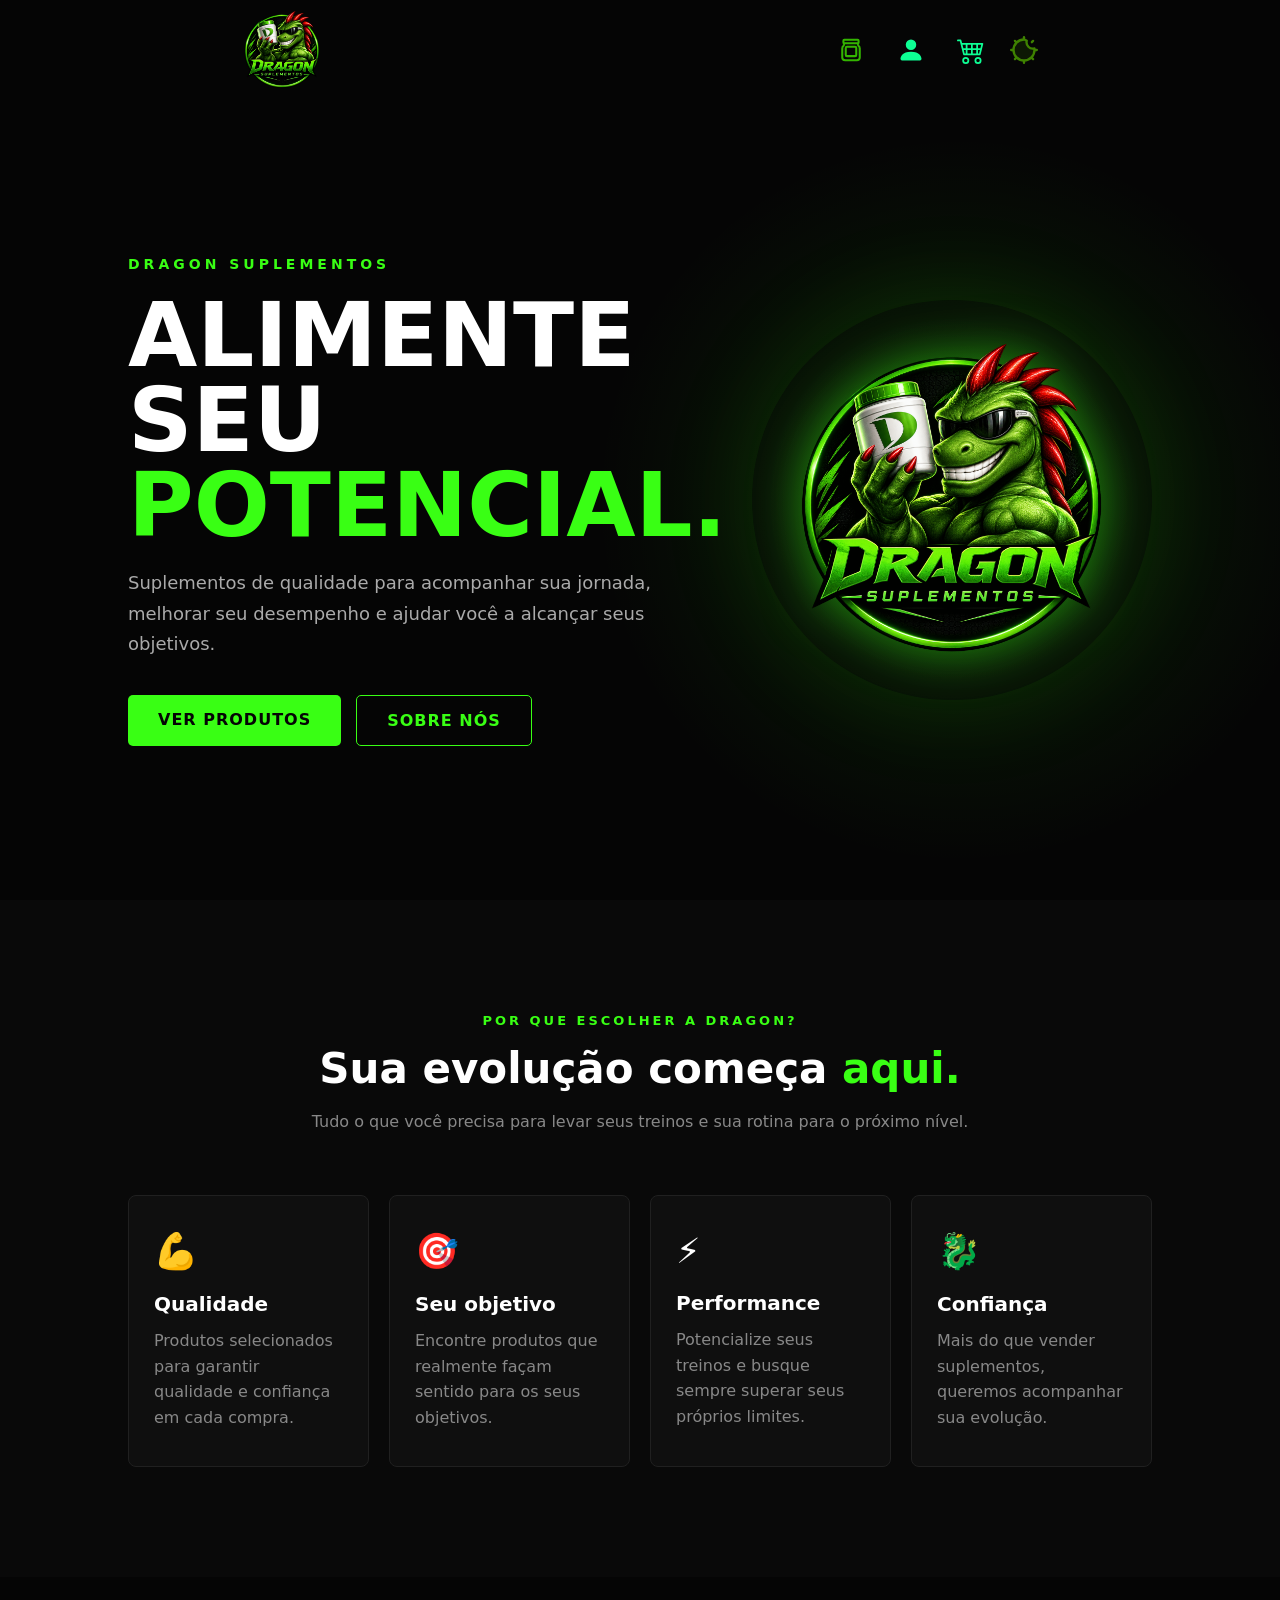
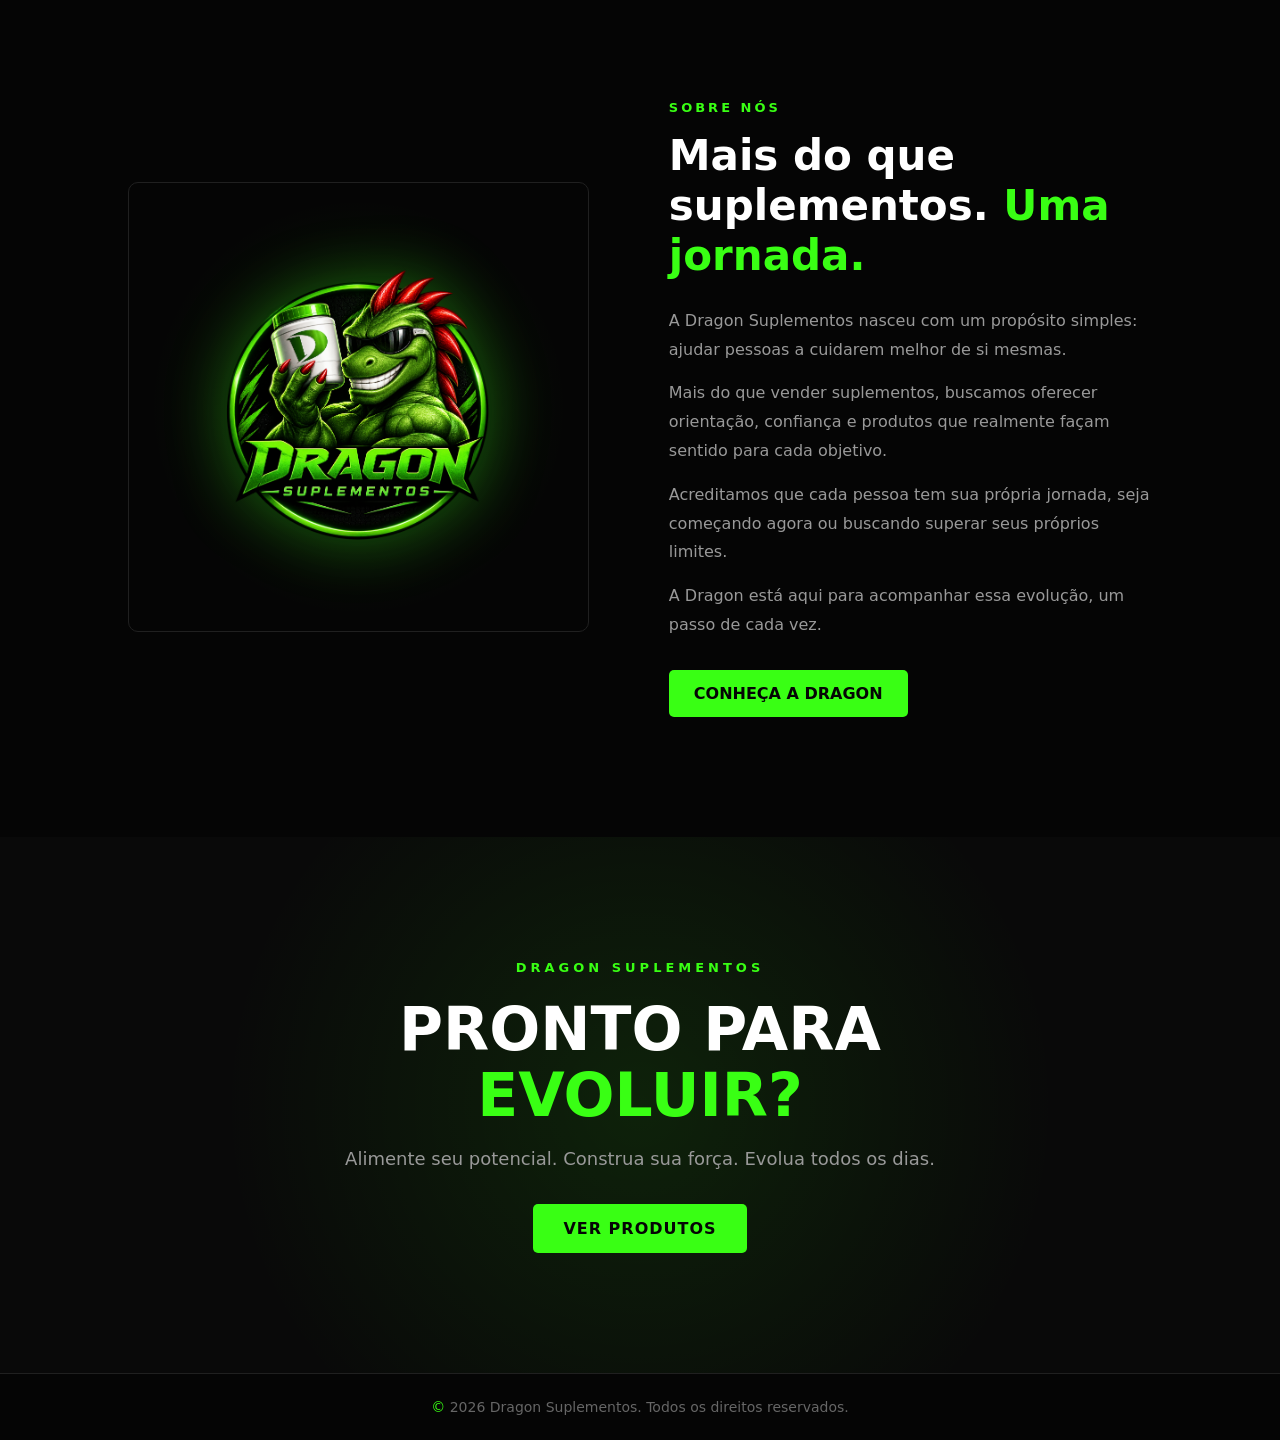
==== index.html @ a56142e7 "arquivos adicionados" ====
<!DOCTYPE html>
<html lang="pt-br">

<head>
  <meta charset="UTF-8" />
  <meta http-equiv="X-UA-Compatible" content="IE=edge" />
  <meta name="viewport" content="width=device-width, initial-scale=1.0" />

  <title>Dragon Suplementos</title>

  <link rel="stylesheet" href="css/style.css" />
  <link rel="icon" type="logo2" href="imgs/logo2.png">
</head>

<body>

  <header>
    <nav>

      <!-- LOGO -->
      <a class="logo" href="#">
        <img src="imgs/logo2.png" alt="logo" />
      </a>

      <!-- MENU MOBILE -->
      <div class="mobile-menu">
        <div class="line1"></div>
        <div class="line2"></div>
        <div class="line3"></div>
      </div>

      <!-- MENU -->
      <ul class="nav-list">
        <li>
          <a href="pages/produtos.html" title="Produtos">
            <img src="imgs/product.svg" alt="Produtos">
          </a>
        </li>


        <li>
          <a href="pages/cadastro.html" title="Cadastro">
            <img src="imgs/person-fill.svg" alt="Cadastro">
          </a>
        </li>

        <li>
          <a href="pages/carrinho.html" title="Carrinho">
            <img src="imgs/cart4.svg" alt="Carrinho">
          </a>
        </li>

        <!-- BOTÃO TEMA -->
        <button class="theme-button" id="themeButton" title="Alterar tema">
          <img src="imgs/mudar tema.svg" alt="Alterar tema">
        </button>
      </ul>




    </nav>
  </header>


  <main>

    <!-- =========================
       HERO
  ========================= -->

    <section class="hero">

      <div class="hero-content">

        <span class="hero-subtitle">DRAGON SUPLEMENTOS</span>

        <h1>
          ALIMENTE SEU
          <span>POTENCIAL.</span>
        </h1>

        <p>
          Suplementos de qualidade para acompanhar sua jornada,
          melhorar seu desempenho e ajudar você a alcançar seus objetivos.
        </p>

        <div class="hero-buttons">
          <a href="#" class="btn-main">VER PRODUTOS</a>
          <a href="#sobre" class="btn-outline">SOBRE NÓS</a>
        </div>

      </div>

      <div class="hero-logo">
        <div class="dragon-glow">
          <img src="imgs/logo2.png" alt="Dragon Suplementos">
        </div>
      </div>

    </section>


    <!-- =========================
       BENEFÍCIOS
  ========================= -->

    <section class="benefits">

      <div class="section-header">
        <span>POR QUE ESCOLHER A DRAGON?</span>

        <h2>
          Sua evolução começa <strong>aqui.</strong>
        </h2>

        <p>
          Tudo o que você precisa para levar seus treinos e sua rotina
          para o próximo nível.
        </p>
      </div>


      <div class="benefits-grid">

        <div class="benefit-card">

          <div class="benefit-icon">💪</div>

          <h3>Qualidade</h3>

          <p>
            Produtos selecionados para garantir qualidade
            e confiança em cada compra.
          </p>

        </div>


        <div class="benefit-card">

          <div class="benefit-icon">🎯</div>

          <h3>Seu objetivo</h3>

          <p>
            Encontre produtos que realmente façam sentido
            para os seus objetivos.
          </p>

        </div>


        <div class="benefit-card">

          <div class="benefit-icon">⚡</div>

          <h3>Performance</h3>

          <p>
            Potencialize seus treinos e busque sempre
            superar seus próprios limites.
          </p>

        </div>


        <div class="benefit-card">

          <div class="benefit-icon">🐉</div>

          <h3>Confiança</h3>

          <p>
            Mais do que vender suplementos, queremos
            acompanhar sua evolução.
          </p>

        </div>

      </div>

    </section>


    <!-- =========================
       SOBRE NÓS
  ========================= -->

    <section class="about" id="sobre">

      <div class="about-image">

        <img src="imgs/logo2.png" alt="Dragon Suplementos">

      </div>


      <div class="about-content">

        <span>SOBRE NÓS</span>

        <h2>
          Mais do que suplementos.
          <strong>Uma jornada.</strong>
        </h2>

        <p>
          A Dragon Suplementos nasceu com um propósito simples:
          ajudar pessoas a cuidarem melhor de si mesmas.
        </p>

        <p>
          Mais do que vender suplementos, buscamos oferecer
          orientação, confiança e produtos que realmente façam
          sentido para cada objetivo.
        </p>

        <p>
          Acreditamos que cada pessoa tem sua própria jornada,
          seja começando agora ou buscando superar seus próprios limites.
        </p>

        <p>
          A Dragon está aqui para acompanhar essa evolução,
          um passo de cada vez.
        </p>

        <a href="#" class="about-button">CONHEÇA A DRAGON</a>

      </div>

    </section>


    <!-- =========================
       CTA
  ========================= -->

    <section class="cta">

      <div class="cta-content">

        <span>DRAGON SUPLEMENTOS</span>

        <h2>
          PRONTO PARA
          <strong>EVOLUIR?</strong>
        </h2>

        <p>
          Alimente seu potencial. Construa sua força.
          Evolua todos os dias.
        </p>

        <a href="#" class="btn-main">VER PRODUTOS</a>

      </div>

    </section>

  </main>

  <footer class="footer">
    <p>© 2026 Dragon Suplementos. Todos os direitos reservados.</p>
  </footer>


  <script src="js/script.js"></script>

</body>

</html>
---- css/style.css ----
/* =========================
   CONFIGURAÇÕES GERAIS
========================= */

* {
  margin: 0;
  padding: 0;
  box-sizing: border-box;
}

html {
  scroll-behavior: smooth;
}

body {
  background: #050505;
  color: #fff;
  font-family: system-ui, -apple-system, Helvetica, Arial, sans-serif;
}

a {
  color: #39FF14;
  text-decoration: none;
  transition: 0.3s;
}

a:hover {
  opacity: 0.7;
}


/* =========================
   NAVBAR
========================= */

nav {
  display: flex;
  justify-content: space-around;
  align-items: center;

  background: #050505;

  height: 100px;
}


/* =========================
   LOGO DA NAVBAR
========================= */

.logo {
  display: flex;
  align-items: center;
  gap: 10px;

  color: #39FF14;

  font-size: 24px;
  font-weight: bold;

  text-transform: uppercase;
  letter-spacing: 3px;
}

.logo img {
  width: 80px;
  height: 80px;

  object-fit: contain;

  display: block;
}


/* =========================
   LINKS DO MENU
========================= */

.nav-list {
  list-style: none;

  display: flex;
}

.nav-list li {
  letter-spacing: 3px;

  margin-left: 32px;
}


/* =========================
   MENU MOBILE
========================= */

.mobile-menu {
  display: none;

  cursor: pointer;
}

.mobile-menu div {
  width: 32px;
  height: 2px;

  background: #39FF14;

  margin: 8px;

  transition: 0.3s;
}


/* =========================
   HERO
========================= */

.hero {
  min-height: calc(100vh - 100px);

  display: flex;

  align-items: center;
  justify-content: space-between;

  padding: 70px 10%;

  background:
    radial-gradient(
      circle at 75% 50%,
      rgba(57, 255, 20, 0.12),
      transparent 35%
    ),
    #050505;
}


/* =========================
   TEXTO HERO
========================= */

.hero-content {
  max-width: 650px;
}

.hero-subtitle {
  color: #39FF14;

  font-size: 14px;
  font-weight: bold;

  letter-spacing: 4px;
}

.hero h1 {
  color: #fff;

  font-size: clamp(50px, 7vw, 90px);

  line-height: 0.95;

  margin: 20px 0;
}

.hero h1 span {
  display: block;

  color: #39FF14;
}

.hero p {
  max-width: 580px;

  color: #aaa;

  font-size: 18px;

  line-height: 1.7;

  margin-bottom: 35px;
}


/* =========================
   BOTÕES
========================= */

.hero-buttons {
  display: flex;

  gap: 15px;
}

.btn-main {
  display: inline-block;

  padding: 15px 30px;

  background: #39FF14;
  color: #050505;

  font-weight: 800;

  letter-spacing: 1px;

  border-radius: 5px;

  transition: 0.3s;
}

.btn-main:hover {
  opacity: 1;

  transform: translateY(-3px);

  box-shadow:
    0 0 25px rgba(57, 255, 20, 0.35);
}

.btn-outline {
  display: inline-block;

  padding: 15px 30px;

  border: 1px solid #39FF14;

  color: #39FF14;

  font-weight: 800;

  letter-spacing: 1px;

  border-radius: 5px;

  transition: 0.3s;
}

.btn-outline:hover {
  opacity: 1;

  background: #39FF14;

  color: #050505;
}


/* =========================
   LOGO GRANDE
========================= */

.hero-logo {
  width: 40%;

  display: flex;

  justify-content: center;
  align-items: center;
}

.dragon-glow {
  width: 400px;
  height: 400px;

  display: flex;

  align-items: center;
  justify-content: center;

  border-radius: 50%;

  background:
    radial-gradient(
      circle,
      rgba(57, 255, 20, 0.15),
      transparent 65%
    );

  box-shadow:
    0 0 100px rgba(57, 255, 20, 0.12);
}

.dragon-glow img {
  width: 320px;
  height: 320px;

  object-fit: contain;

  filter:
    drop-shadow(
      0 0 25px
      rgba(57, 255, 20, 0.5)
    );

  animation: dragonFloat 4s ease-in-out infinite;
}


/* =========================
   ANIMAÇÃO
========================= */

@keyframes dragonFloat {

  0%,
  100% {
    transform: translateY(0);
  }

  50% {
    transform: translateY(-15px);
  }

}


/* =========================
   BENEFÍCIOS
========================= */

.benefits {
  padding: 110px 10%;

  background: #090909;
}

.section-header {
  text-align: center;

  max-width: 700px;

  margin: 0 auto 60px;
}

.section-header span {
  color: #39FF14;

  font-size: 13px;

  font-weight: bold;

  letter-spacing: 3px;
}

.section-header h2 {
  color: #fff;

  font-size: 42px;

  margin: 15px 0;
}

.section-header h2 strong {
  color: #39FF14;
}

.section-header p {
  color: #888;

  line-height: 1.7;
}


/* =========================
   CARDS
========================= */

.benefits-grid {
  display: grid;

  grid-template-columns: repeat(4, 1fr);

  gap: 20px;
}

.benefit-card {
  padding: 35px 25px;

  background: #0f0f0f;

  border: 1px solid #202020;

  border-radius: 8px;

  transition: 0.3s;
}

.benefit-card:hover {
  transform: translateY(-8px);

  border-color: #39FF14;

  box-shadow:
    0 10px 35px
    rgba(57, 255, 20, 0.08);
}

.benefit-icon {
  font-size: 35px;

  margin-bottom: 20px;
}

.benefit-card h3 {
  color: #fff;

  font-size: 20px;

  margin-bottom: 12px;
}

.benefit-card p {
  color: #888;

  line-height: 1.6;
}


/* =========================
   SOBRE NÓS
========================= */

.about {
  display: flex;

  align-items: center;

  gap: 80px;

  padding: 120px 10%;

  background: #050505;
}


/* =========================
   IMAGEM SOBRE
========================= */

.about-image {
  width: 45%;

  min-height: 450px;

  display: flex;

  align-items: center;
  justify-content: center;

  border: 1px solid #202020;

  border-radius: 10px;

  background:
    radial-gradient(
      circle,
      rgba(57, 255, 20, 0.1),
      transparent 65%
    );
}

.about-image img {
  width: 280px;

  filter:
    drop-shadow(
      0 0 30px
      rgba(57, 255, 20, 0.35)
    );
}


/* =========================
   TEXTO SOBRE
========================= */

.about-content {
  flex: 1;
}

.about-content > span {
  color: #39FF14;

  font-size: 13px;

  font-weight: bold;

  letter-spacing: 3px;
}

.about-content h2 {
  color: #fff;

  font-size: 42px;

  line-height: 1.2;

  margin: 15px 0 25px;
}

.about-content h2 strong {
  color: #39FF14;
}

.about-content p {
  color: #999;

  line-height: 1.8;

  margin-bottom: 15px;
}

.about-button {
  display: inline-block;

  margin-top: 15px;

  padding: 14px 25px;

  background: #39FF14;

  color: #050505;

  font-weight: bold;

  border-radius: 5px;
}

.about-button:hover {
  opacity: 1;

  transform: translateY(-3px);
}


/* =========================
   CTA FINAL
========================= */

.cta {
  padding: 120px 10%;

  text-align: center;

  background:
    radial-gradient(
      circle at center,
      rgba(57, 255, 20, 0.1),
      transparent 60%
    ),
    #090909;
}

.cta-content {
  max-width: 700px;

  margin: auto;
}

.cta span {
  color: #39FF14;

  font-size: 13px;

  font-weight: bold;

  letter-spacing: 4px;
}

.cta h2 {
  color: #fff;

  font-size: 60px;

  line-height: 1.1;

  margin: 20px 0;
}

.cta h2 strong {
  color: #39FF14;
}

.cta p {
  color: #999;

  font-size: 18px;

  margin-bottom: 35px;
}


/* =========================
   RESPONSIVO
========================= */

@media (max-width: 999px) {

  body {
    overflow-x: hidden;
  }


  /* HERO */

  .hero {
    flex-direction: column;

    text-align: center;

    padding: 70px 7%;
  }

  .hero-content {
    max-width: 700px;
  }

  .hero p {
    margin: 0 auto 35px;
  }

  .hero-buttons {
    justify-content: center;

    flex-wrap: wrap;
  }

  .hero-logo {
    width: 100%;

    margin-top: 60px;
  }

  .dragon-glow {
    width: 300px;
    height: 300px;
  }

  .dragon-glow img {
    width: 230px;
    height: 230px;
  }


  /* BENEFÍCIOS */

  .benefits {
    padding: 80px 7%;
  }

  .benefits-grid {
    grid-template-columns: repeat(2, 1fr);
  }


  /* SOBRE */

  .about {
    flex-direction: column;

    padding: 80px 7%;

    gap: 50px;
  }

  .about-image {
    width: 100%;
  }

  .about-content {
    text-align: center;
  }

}


/* =========================
   CELULAR
========================= */

@media (max-width: 600px) {

  /* NAVBAR */

  nav {
    padding: 0 20px;

    justify-content: space-between;
  }

  .logo {
    font-size: 16px;

    letter-spacing: 2px;
  }

  .logo img {
    width: 60px;
    height: 60px;
  }


  /* HERO */

  .hero h1 {
    font-size: 48px;
  }

  .hero p {
    font-size: 16px;
  }

  .hero-buttons {
    flex-direction: column;
  }

  .btn-main,
  .btn-outline {
    width: 100%;
  }


  /* BENEFÍCIOS */

  .benefits-grid {
    grid-template-columns: 1fr;
  }

  .section-header h2 {
    font-size: 32px;
  }


  /* SOBRE */

  .about-content h2 {
    font-size: 32px;
  }

  .about-image {
    min-height: 300px;
  }

  .about-image img {
    width: 200px;
  }


  /* CTA */

  .cta h2 {
    font-size: 42px;
  }

}

/* =========================
   ÍCONES DA NAVBAR
========================= */

.nav-list a {
  display: flex;
  align-items: center;
  justify-content: center;
}

.nav-list img {
  width: 28px;
  height: 28px;

  /* Verde neon #39FF14 */
  filter:
    invert(78%)
    sepia(100%)
    saturate(2500%)
    hue-rotate(70deg)
    brightness(110%)
    contrast(110%);

  transition: 0.3s;
}

.nav-list a:hover img {
  transform: scale(1.15);

  filter:
    invert(78%)
    sepia(100%)
    saturate(2500%)
    hue-rotate(70deg)
    brightness(110%)
    contrast(110%)
    drop-shadow(0 0 6px #39FF14);
}

/* =========================
   FOOTER
========================= */

.footer {
  padding: 25px 10%;

  background: #050505;

  border-top: 1px solid #202020;

  text-align: center;
}

.footer p {
  color: #666;

  font-size: 14px;

  margin: 0;
}

.footer p::first-letter {
  color: #39FF14;
}

/* =========================
   BOTÃO DE MUDAR O TEMA
========================= */
.theme-button {
  background: none;
  border: none;
  cursor: pointer;

  display: flex;
  align-items: center;
  justify-content: center;

  margin-left: 25px;
}

.theme-button img {
  width: 28px;
  height: 28px;

  transition: 0.3s;
}

.theme-button:hover img {
  transform: scale(1.15);
}

/* =========================
   TEMA CLARO
========================= */

body.light-theme {
  background: #f5f5f5;
  color: #111;
}

body.light-theme nav {
  background: #ffffff;
}

body.light-theme .hero {
  background:
    radial-gradient(
      circle at 75% 50%,
      rgba(57, 255, 20, 0.15),
      transparent 35%
    ),
    #f5f5f5;
}

body.light-theme .hero h1,
body.light-theme .section-header h2,
body.light-theme .about-content h2,
body.light-theme .benefit-card h3 {
  color: #111;
}

body.light-theme .hero p,
body.light-theme .benefit-card p,
body.light-theme .about-content p,
body.light-theme .section-header p,
body.light-theme .cta p {
  color: #555;
}

body.light-theme .benefits {
  background: #eeeeee;
}

body.light-theme .benefit-card {
  background: #ffffff;
  border-color: #ddd;
}

body.light-theme .about {
  background: #f5f5f5;
}

body.light-theme .about-image {
  border-color: #ddd;
  background:
    radial-gradient(
      circle,
      rgba(57, 255, 20, 0.12),
      transparent 65%
    );
}

body.light-theme .cta {
  background:
    radial-gradient(
      circle at center,
      rgba(57, 255, 20, 0.12),
      transparent 60%
    ),
    #eeeeee;
}

body.light-theme .footer {
  background: #ffffff;
  border-top-color: #ddd;
}

body.light-theme .footer p {
  color: #666;
}

/* =========================
   PÁGINA DE PRODUTOS
========================= */

.products {
    padding: 100px 10%;
    background: #050505;
    min-height: calc(100vh - 100px);
}


/* =========================
   CABEÇALHO DOS PRODUTOS
========================= */

.products-header {
    max-width: 700px;
    margin: 0 auto 50px;
    text-align: center;
}

.products-header > span {
    color: #39FF14;
    font-size: 13px;
    font-weight: bold;
    letter-spacing: 4px;
}

.products-header h1 {
    color: #fff;
    font-size: 52px;
    line-height: 1.1;
    margin: 15px 0;
}

.products-header h1 strong {
    color: #39FF14;
}

.products-header p {
    color: #888;
    font-size: 17px;
    line-height: 1.7;
}


/* =========================
   FILTROS
========================= */

.products-filters {
    display: flex;
    justify-content: center;
    align-items: center;
    flex-wrap: wrap;
    gap: 12px;

    margin-bottom: 50px;
}

.filter-button {
    padding: 11px 20px;

    background: transparent;
    color: #888;

    border: 1px solid #292929;
    border-radius: 5px;

    font-size: 12px;
    font-weight: bold;
    letter-spacing: 1px;

    cursor: pointer;

    transition: 0.3s;
}

.filter-button:hover,
.filter-button.active {
    background: #39FF14;
    color: #050505;
    border-color: #39FF14;
}


/* =========================
   GRID DE PRODUTOS
========================= */

.products-grid {
    display: grid;

    grid-template-columns: repeat(3, 1fr);

    gap: 25px;

    max-width: 1200px;
    margin: 0 auto;
}


/* =========================
   CARD
========================= */

.product-card {
    overflow: hidden;

    background: #0d0d0d;

    border: 1px solid #202020;
    border-radius: 10px;

    transition: 0.3s;
}

.product-card:hover {
    transform: translateY(-8px);

    border-color: #39FF14;

    box-shadow:
        0 15px 40px
        rgba(57, 255, 20, 0.10);
}


/* =========================
   IMAGEM DO PRODUTO
========================= */

.product-image {
    position: relative;

    height: 280px;

    display: flex;
    align-items: center;
    justify-content: center;

    background:
        radial-gradient(
            circle,
            rgba(57, 255, 20, 0.10),
            transparent 65%
        );

    border-bottom: 1px solid #202020;
}

.product-image img {
    width: 180px;
    height: 180px;

    object-fit: contain;

    transition: 0.3s;

    filter:
        drop-shadow(
            0 0 18px
            rgba(57, 255, 20, 0.25)
        );
}

.product-card:hover .product-image img {
    transform: scale(1.08);
}


/* =========================
   ETIQUETA
========================= */

.product-tag {
    position: absolute;

    top: 15px;
    left: 15px;

    padding: 6px 10px;

    background: #39FF14;
    color: #050505;

    font-size: 10px;
    font-weight: 900;

    letter-spacing: 1px;

    border-radius: 3px;
}


/* =========================
   INFORMAÇÕES
========================= */

.product-info {
    padding: 25px;
}

.product-category {
    color: #39FF14;

    font-size: 10px;
    font-weight: bold;

    letter-spacing: 2px;
}

.product-info h2 {
    color: #fff;

    font-size: 21px;

    margin: 10px 0;
}

.product-info p {
    min-height: 50px;

    color: #888;

    font-size: 14px;

    line-height: 1.6;

    margin-bottom: 25px;
}


/* =========================
   PARTE INFERIOR DO CARD
========================= */

.product-bottom {
    display: flex;

    align-items: flex-end;
    justify-content: space-between;

    gap: 15px;
}

.product-price {
    display: flex;
    flex-direction: column;
}

.product-price small {
    color: #666;

    font-size: 9px;
    font-weight: bold;

    letter-spacing: 1px;

    margin-bottom: 3px;
}

.product-price strong {
    color: #39FF14;

    font-size: 24px;
}


/* =========================
   BOTÃO CARRINHO
========================= */

.add-cart {
    width: 45px;
    height: 45px;

    display: flex;
    align-items: center;
    justify-content: center;

    flex-shrink: 0;

    background: #39FF14;
    color: #050505;

    border: none;
    border-radius: 5px;

    font-size: 28px;
    font-weight: 500;

    cursor: pointer;

    transition: 0.3s;
}

.add-cart:hover {
    transform: scale(1.1);

    box-shadow:
        0 0 20px
        rgba(57, 255, 20, 0.35);
}


/* =========================
   TEMA CLARO
========================= */

body.light-theme .products {
    background: #f5f5f5;
}

body.light-theme .products-header h1 {
    color: #111;
}

body.light-theme .products-header p {
    color: #666;
}

body.light-theme .filter-button {
    color: #555;
    border-color: #ccc;
}

body.light-theme .filter-button:hover,
body.light-theme .filter-button.active {
    color: #050505;
    border-color: #39FF14;
}

body.light-theme .product-card {
    background: #fff;
    border-color: #ddd;
}

body.light-theme .product-card:hover {
    border-color: #39FF14;
}

body.light-theme .product-image {
    border-bottom-color: #ddd;
}

body.light-theme .product-info h2 {
    color: #111;
}

body.light-theme .product-info p {
    color: #666;
}

body.light-theme .product-price small {
    color: #777;
}


/* =========================
   TABLET
========================= */

@media (max-width: 999px) {

    .products {
        padding: 80px 7%;
    }

    .products-grid {
        grid-template-columns: repeat(2, 1fr);
    }

}


/* =========================
   CELULAR
========================= */

@media (max-width: 600px) {

    .products {
        padding: 70px 6%;
    }

    .products-header h1 {
        font-size: 38px;
    }

    .products-header p {
        font-size: 15px;
    }

    .products-filters {
        gap: 8px;
    }

    .filter-button {
        padding: 9px 13px;
        font-size: 10px;
    }

    .products-grid {
        grid-template-columns: 1fr;
    }

    .product-image {
        height: 250px;
    }

    .product-image img {
        width: 160px;
        height: 160px;
    }

}

/* ========================================
   PÁGINA DE CADASTRO
======================================== */

.register-page {
    min-height: calc(100vh - 100px);
    padding: 100px 10%;
    background: #050505;
}


/* CABEÇALHO */

.register-header {
    max-width: 700px;
    margin: 0 auto 50px;
    text-align: center;
}

.register-header > span {
    color: #39FF14;

    font-size: 13px;
    font-weight: bold;

    letter-spacing: 4px;
}

.register-header h1 {
    color: #fff;

    font-size: 52px;
    line-height: 1.1;

    margin: 15px 0;
}

.register-header h1 strong {
    color: #39FF14;
}

.register-header p {
    color: #888;

    font-size: 17px;
    line-height: 1.7;
}


/* CONTAINER */

.register-container {
    max-width: 700px;
    margin: 0 auto;
}


/* CAIXA DO FORMULÁRIO */

.register-form-box {
    padding: 40px;

    background: #0d0d0d;

    border: 1px solid #202020;
    border-radius: 10px;
}


/* TÍTULO DO FORMULÁRIO */

.form-title {
    margin-bottom: 35px;

    padding-bottom: 25px;

    border-bottom: 1px solid #202020;
}

.form-title h2 {
    color: #fff;

    font-size: 20px;
    letter-spacing: 1px;

    margin-bottom: 8px;
}

.form-title p {
    color: #777;

    font-size: 13px;
}


/* GRUPO */

.form-group {
    margin-bottom: 22px;
}


/* LABEL */

.form-group label {
    display: block;

    margin-bottom: 8px;

    color: #fff;

    font-size: 12px;
    font-weight: bold;

    letter-spacing: 1px;
}


/* INPUT E SELECT */

.form-group input,
.form-group select {
    width: 100%;
    height: 50px;

    padding: 0 15px;

    background: #080808;

    border: 1px solid #292929;
    border-radius: 5px;

    color: #fff;

    font-size: 14px;

    outline: none;

    transition: 0.3s;
}

.form-group input::placeholder {
    color: #555;
}

.form-group input:focus,
.form-group select:focus {
    border-color: #39FF14;

    box-shadow:
        0 0 0 2px rgba(57, 255, 20, 0.08);
}


/* SELECT */

.form-group select {
    cursor: pointer;
}

.form-group select option {
    background: #0d0d0d;
    color: #fff;
}


/* ERRO */

.form-error {
    display: block;

    min-height: 16px;

    margin-top: 6px;

    color: #ff4444;

    font-size: 11px;
}


/* INPUT COM ERRO */

.form-group input.input-error,
.form-group select.input-error {
    border-color: #ff4444;
}


/* MENSAGEM GERAL */

.form-message {
    display: none;

    margin-bottom: 20px;
    padding: 13px 15px;

    border-radius: 5px;

    font-size: 12px;
    line-height: 1.5;
}

.form-message.success {
    display: block;

    background: rgba(57, 255, 20, 0.08);

    border: 1px solid rgba(57, 255, 20, 0.25);

    color: #39FF14;
}

.form-message.error {
    display: block;

    background: rgba(255, 68, 68, 0.08);

    border: 1px solid rgba(255, 68, 68, 0.25);

    color: #ff5555;
}


/* BOTÃO */

.register-button {
    width: 100%;
    height: 52px;

    margin-top: 5px;

    border: none;
    border-radius: 5px;

    background: #39FF14;
    color: #050505;

    font-size: 12px;
    font-weight: 900;

    letter-spacing: 1px;

    cursor: pointer;

    transition: 0.3s;
}

.register-button:hover {
    transform: translateY(-2px);

    box-shadow:
        0 8px 25px rgba(57, 255, 20, 0.25);
}


/* ========================================
   TEMA CLARO
======================================== */

body.light-theme .register-page {
    background: #f5f5f5;
}

body.light-theme .register-header h1 {
    color: #111;
}

body.light-theme .register-header p {
    color: #666;
}

body.light-theme .register-form-box {
    background: #fff;
    border-color: #ddd;
}

body.light-theme .form-title {
    border-color: #ddd;
}

body.light-theme .form-title h2 {
    color: #111;
}

body.light-theme .form-title p {
    color: #777;
}

body.light-theme .form-group label {
    color: #111;
}

body.light-theme .form-group input,
body.light-theme .form-group select {
    background: #f7f7f7;
    border-color: #ddd;
    color: #111;
}

body.light-theme .form-group input::placeholder {
    color: #999;
}

body.light-theme .form-group select option {
    background: #fff;
    color: #111;
}


/* ========================================
   RESPONSIVO
======================================== */

@media (max-width: 700px) {

    .register-page {
        padding: 70px 6%;
    }

    .register-header h1 {
        font-size: 38px;
    }

    .register-header p {
        font-size: 15px;
    }

    .register-form-box {
        padding: 25px;
    }

}


@media (max-width: 500px) {

    .register-form-box {
        padding: 20px;
    }

    .form-group input,
    .form-group select {
        height: 48px;
    }

}
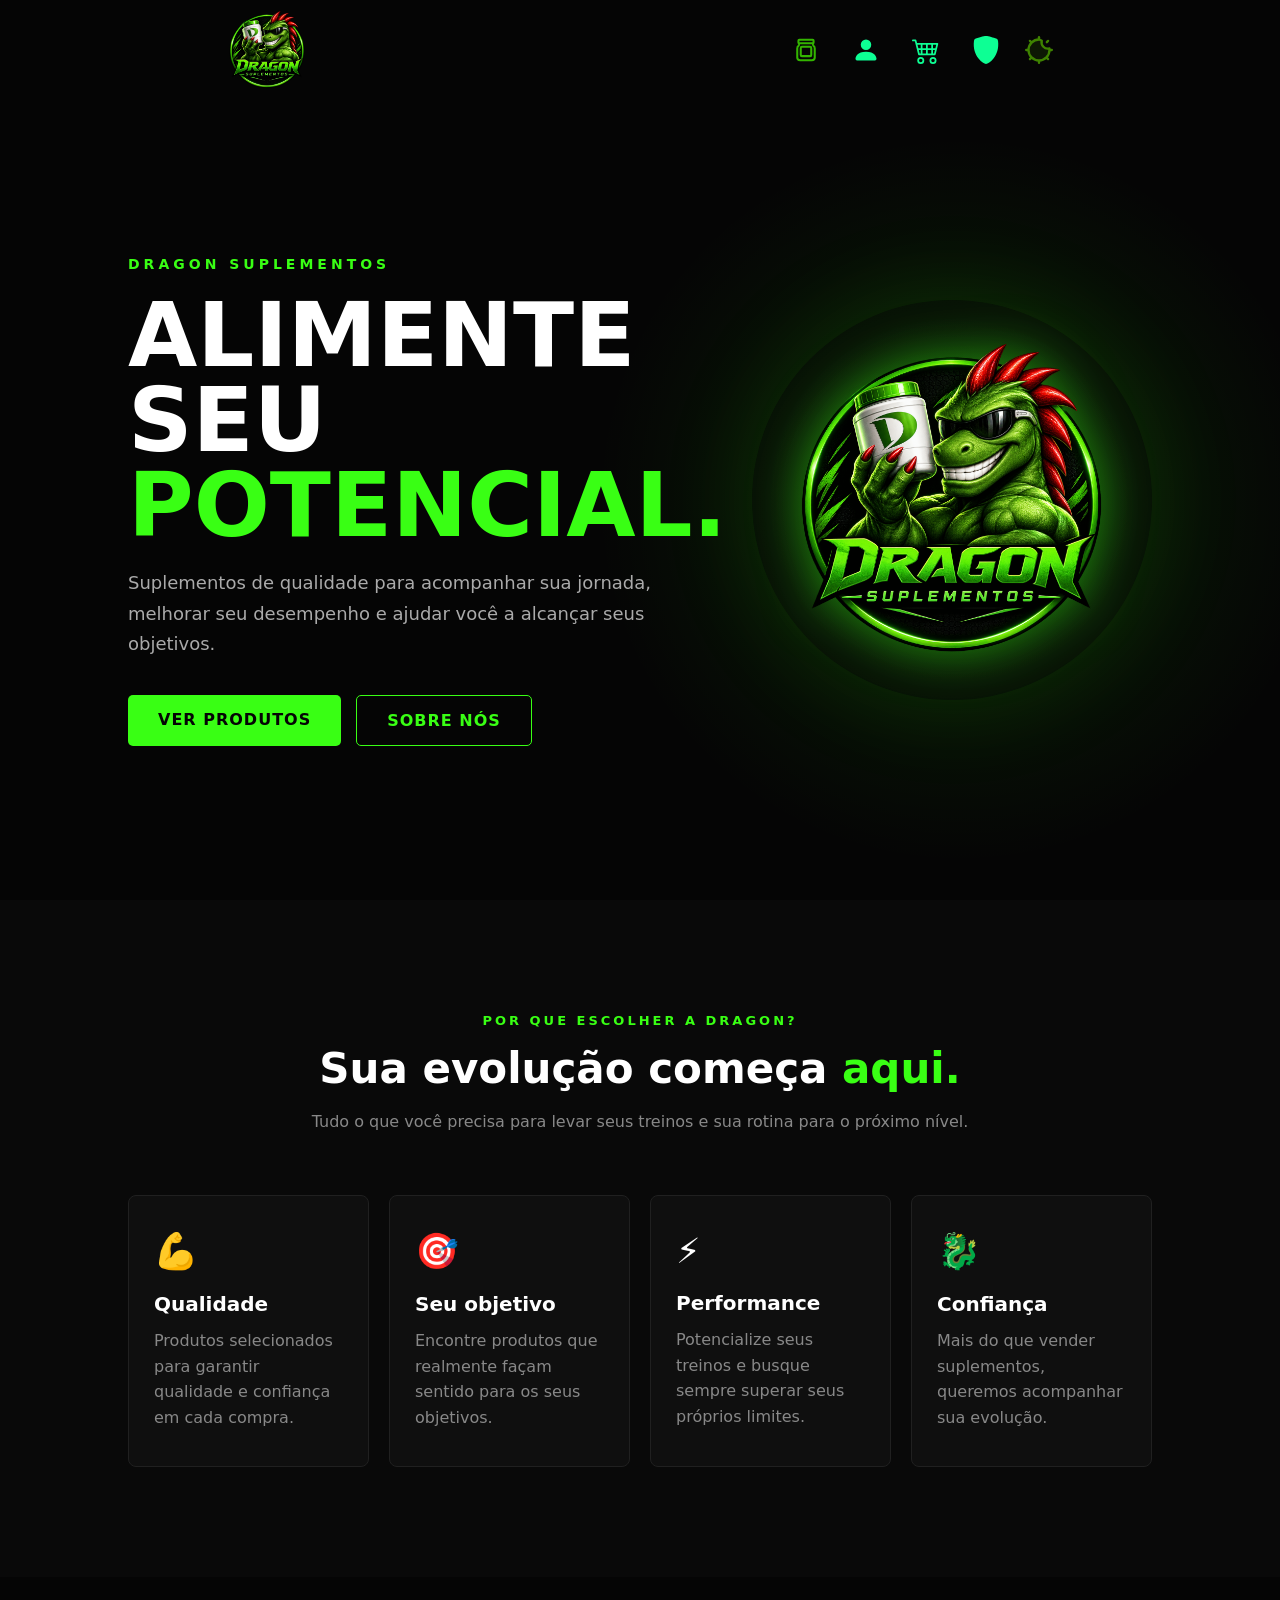
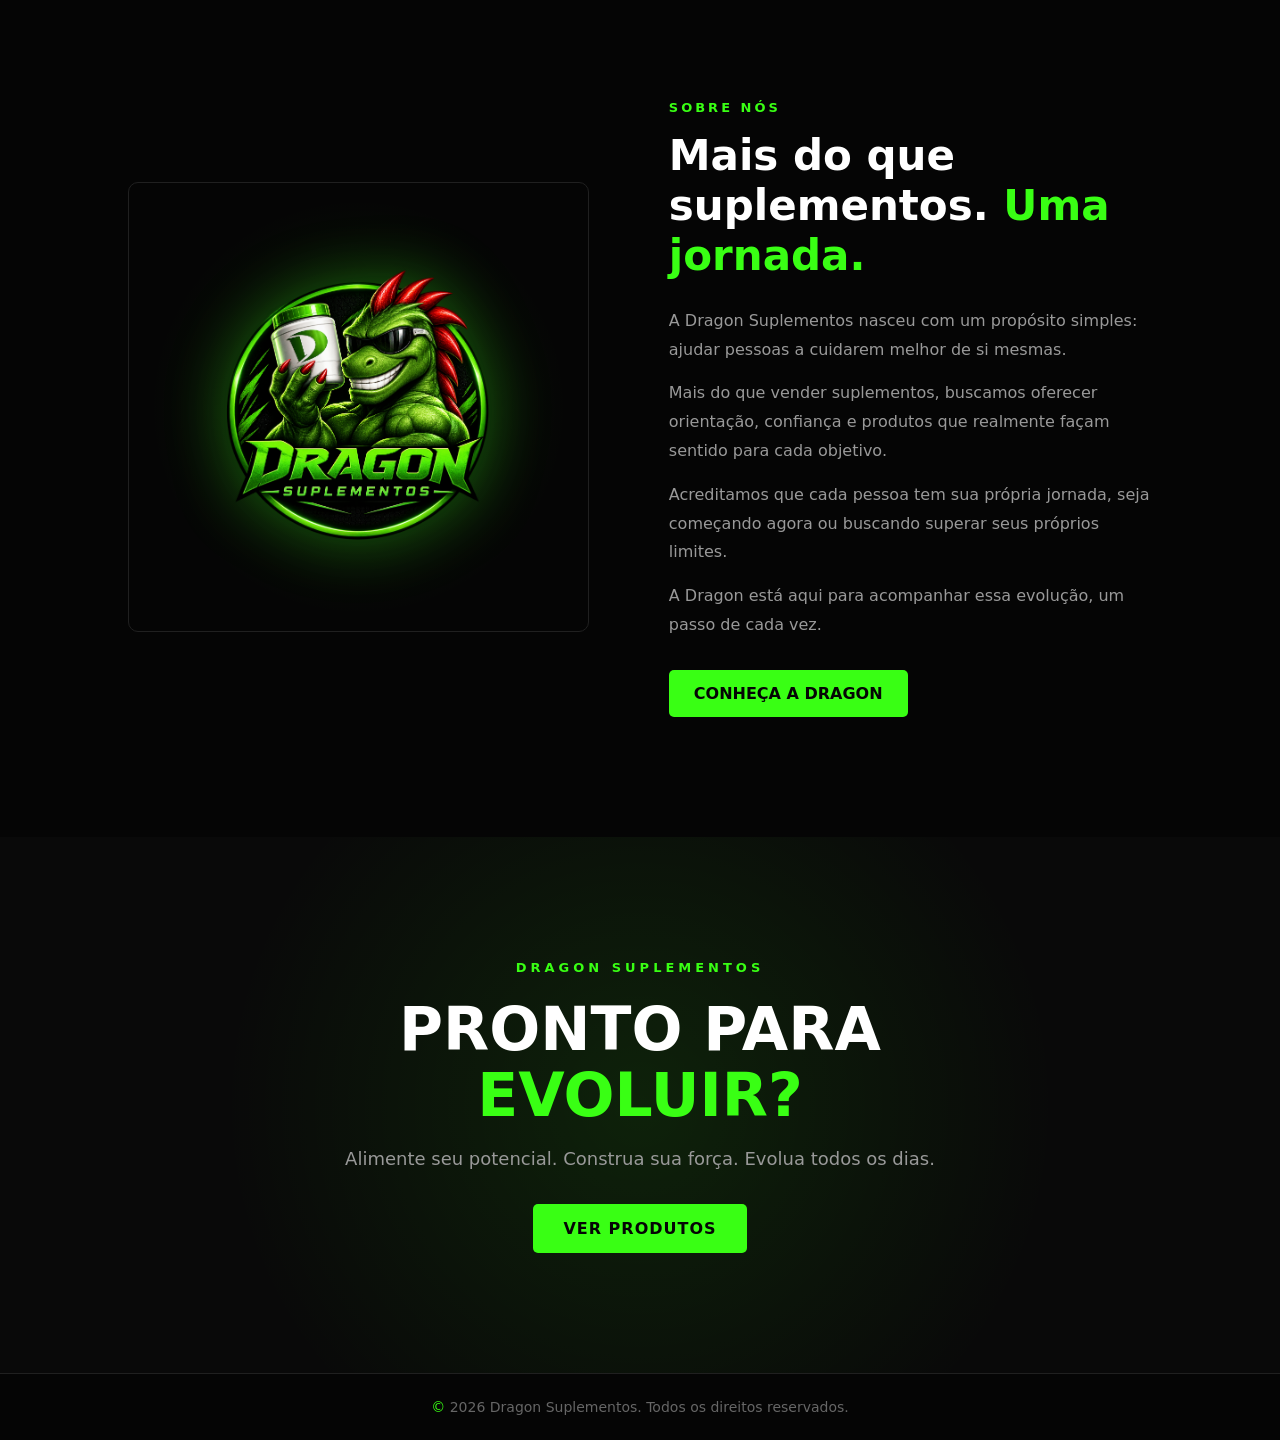
==== commit 0954da2c: "Criação pagina de ADMIN e Adaptação da pagina de produtos." ====
--- a/index.html
+++ b/index.html
@@ -39,7 +39,7 @@
 
 
         <li>
-          <a href="pages/cadastro.html" title="Cadastro">
+          <a href="pages/login-cadastro.html" title="Cadastro">
             <img src="imgs/person-fill.svg" alt="Cadastro">
           </a>
         </li>
@@ -47,6 +47,12 @@
         <li>
           <a href="pages/carrinho.html" title="Carrinho">
             <img src="imgs/cart4.svg" alt="Carrinho">
+          </a>
+        </li>
+
+        <li>
+          <a href="pages/admin.html" title="Admin">
+            <img src="../imgs/shield-fill.svg" alt="Admin">
           </a>
         </li>
 
@@ -86,7 +92,7 @@
         </p>
 
         <div class="hero-buttons">
-          <a href="#" class="btn-main">VER PRODUTOS</a>
+          <a href="pages/produtos.html" class="btn-main">VER PRODUTOS</a>
           <a href="#sobre" class="btn-outline">SOBRE NÓS</a>
         </div>
 
@@ -253,7 +259,7 @@
           Evolua todos os dias.
         </p>
 
-        <a href="#" class="btn-main">VER PRODUTOS</a>
+        <a href="pages/produtos.html" class="btn-main">VER PRODUTOS</a>
 
       </div>
 
--- a/css/style.css
+++ b/css/style.css
@@ -126,11 +126,9 @@
   padding: 70px 10%;
 
   background:
-    radial-gradient(
-      circle at 75% 50%,
+    radial-gradient(circle at 75% 50%,
       rgba(57, 255, 20, 0.12),
-      transparent 35%
-    ),
+      transparent 35%),
     #050505;
 }
 
@@ -269,11 +267,9 @@
   border-radius: 50%;
 
   background:
-    radial-gradient(
-      circle,
+    radial-gradient(circle,
       rgba(57, 255, 20, 0.15),
-      transparent 65%
-    );
+      transparent 65%);
 
   box-shadow:
     0 0 100px rgba(57, 255, 20, 0.12);
@@ -286,10 +282,7 @@
   object-fit: contain;
 
   filter:
-    drop-shadow(
-      0 0 25px
-      rgba(57, 255, 20, 0.5)
-    );
+    drop-shadow(0 0 25px rgba(57, 255, 20, 0.5));
 
   animation: dragonFloat 4s ease-in-out infinite;
 }
@@ -390,8 +383,7 @@
   border-color: #39FF14;
 
   box-shadow:
-    0 10px 35px
-    rgba(57, 255, 20, 0.08);
+    0 10px 35px rgba(57, 255, 20, 0.08);
 }
 
 .benefit-icon {
@@ -451,21 +443,16 @@
   border-radius: 10px;
 
   background:
-    radial-gradient(
-      circle,
+    radial-gradient(circle,
       rgba(57, 255, 20, 0.1),
-      transparent 65%
-    );
+      transparent 65%);
 }
 
 .about-image img {
   width: 280px;
 
   filter:
-    drop-shadow(
-      0 0 30px
-      rgba(57, 255, 20, 0.35)
-    );
+    drop-shadow(0 0 30px rgba(57, 255, 20, 0.35));
 }
 
 
@@ -477,7 +464,7 @@
   flex: 1;
 }
 
-.about-content > span {
+.about-content>span {
   color: #39FF14;
 
   font-size: 13px;
@@ -542,11 +529,9 @@
   text-align: center;
 
   background:
-    radial-gradient(
-      circle at center,
+    radial-gradient(circle at center,
       rgba(57, 255, 20, 0.1),
-      transparent 60%
-    ),
+      transparent 60%),
     #090909;
 }
 
@@ -769,12 +754,7 @@
 
   /* Verde neon #39FF14 */
   filter:
-    invert(78%)
-    sepia(100%)
-    saturate(2500%)
-    hue-rotate(70deg)
-    brightness(110%)
-    contrast(110%);
+    invert(78%) sepia(100%) saturate(2500%) hue-rotate(70deg) brightness(110%) contrast(110%);
 
   transition: 0.3s;
 }
@@ -783,13 +763,7 @@
   transform: scale(1.15);
 
   filter:
-    invert(78%)
-    sepia(100%)
-    saturate(2500%)
-    hue-rotate(70deg)
-    brightness(110%)
-    contrast(110%)
-    drop-shadow(0 0 6px #39FF14);
+    invert(78%) sepia(100%) saturate(2500%) hue-rotate(70deg) brightness(110%) contrast(110%) drop-shadow(0 0 6px #39FF14);
 }
 
 /* =========================
@@ -859,11 +833,9 @@
 
 body.light-theme .hero {
   background:
-    radial-gradient(
-      circle at 75% 50%,
+    radial-gradient(circle at 75% 50%,
       rgba(57, 255, 20, 0.15),
-      transparent 35%
-    ),
+      transparent 35%),
     #f5f5f5;
 }
 
@@ -898,20 +870,16 @@
 body.light-theme .about-image {
   border-color: #ddd;
   background:
-    radial-gradient(
-      circle,
+    radial-gradient(circle,
       rgba(57, 255, 20, 0.12),
-      transparent 65%
-    );
+      transparent 65%);
 }
 
 body.light-theme .cta {
   background:
-    radial-gradient(
-      circle at center,
+    radial-gradient(circle at center,
       rgba(57, 255, 20, 0.12),
-      transparent 60%
-    ),
+      transparent 60%),
     #eeeeee;
 }
 
@@ -929,9 +897,9 @@
 ========================= */
 
 .products {
-    padding: 100px 10%;
-    background: #050505;
-    min-height: calc(100vh - 100px);
+  padding: 100px 10%;
+  background: #050505;
+  min-height: calc(100vh - 100px);
 }
 
 
@@ -940,33 +908,33 @@
 ========================= */
 
 .products-header {
-    max-width: 700px;
-    margin: 0 auto 50px;
-    text-align: center;
-}
-
-.products-header > span {
-    color: #39FF14;
-    font-size: 13px;
-    font-weight: bold;
-    letter-spacing: 4px;
+  max-width: 700px;
+  margin: 0 auto 50px;
+  text-align: center;
+}
+
+.products-header>span {
+  color: #39FF14;
+  font-size: 13px;
+  font-weight: bold;
+  letter-spacing: 4px;
 }
 
 .products-header h1 {
-    color: #fff;
-    font-size: 52px;
-    line-height: 1.1;
-    margin: 15px 0;
+  color: #fff;
+  font-size: 52px;
+  line-height: 1.1;
+  margin: 15px 0;
 }
 
 .products-header h1 strong {
-    color: #39FF14;
+  color: #39FF14;
 }
 
 .products-header p {
-    color: #888;
-    font-size: 17px;
-    line-height: 1.7;
+  color: #888;
+  font-size: 17px;
+  line-height: 1.7;
 }
 
 
@@ -975,38 +943,38 @@
 ========================= */
 
 .products-filters {
-    display: flex;
-    justify-content: center;
-    align-items: center;
-    flex-wrap: wrap;
-    gap: 12px;
-
-    margin-bottom: 50px;
+  display: flex;
+  justify-content: center;
+  align-items: center;
+  flex-wrap: wrap;
+  gap: 12px;
+
+  margin-bottom: 50px;
 }
 
 .filter-button {
-    padding: 11px 20px;
-
-    background: transparent;
-    color: #888;
-
-    border: 1px solid #292929;
-    border-radius: 5px;
-
-    font-size: 12px;
-    font-weight: bold;
-    letter-spacing: 1px;
-
-    cursor: pointer;
-
-    transition: 0.3s;
+  padding: 11px 20px;
+
+  background: transparent;
+  color: #888;
+
+  border: 1px solid #292929;
+  border-radius: 5px;
+
+  font-size: 12px;
+  font-weight: bold;
+  letter-spacing: 1px;
+
+  cursor: pointer;
+
+  transition: 0.3s;
 }
 
 .filter-button:hover,
 .filter-button.active {
-    background: #39FF14;
-    color: #050505;
-    border-color: #39FF14;
+  background: #39FF14;
+  color: #050505;
+  border-color: #39FF14;
 }
 
 
@@ -1015,14 +983,14 @@
 ========================= */
 
 .products-grid {
-    display: grid;
-
-    grid-template-columns: repeat(3, 1fr);
-
-    gap: 25px;
-
-    max-width: 1200px;
-    margin: 0 auto;
+  display: grid;
+
+  grid-template-columns: repeat(3, 1fr);
+
+  gap: 25px;
+
+  max-width: 1200px;
+  margin: 0 auto;
 }
 
 
@@ -1031,24 +999,23 @@
 ========================= */
 
 .product-card {
-    overflow: hidden;
-
-    background: #0d0d0d;
-
-    border: 1px solid #202020;
-    border-radius: 10px;
-
-    transition: 0.3s;
+  overflow: hidden;
+
+  background: #0d0d0d;
+
+  border: 1px solid #202020;
+  border-radius: 10px;
+
+  transition: 0.3s;
 }
 
 .product-card:hover {
-    transform: translateY(-8px);
-
-    border-color: #39FF14;
-
-    box-shadow:
-        0 15px 40px
-        rgba(57, 255, 20, 0.10);
+  transform: translateY(-8px);
+
+  border-color: #39FF14;
+
+  box-shadow:
+    0 15px 40px rgba(57, 255, 20, 0.10);
 }
 
 
@@ -1057,41 +1024,36 @@
 ========================= */
 
 .product-image {
-    position: relative;
-
-    height: 280px;
-
-    display: flex;
-    align-items: center;
-    justify-content: center;
-
-    background:
-        radial-gradient(
-            circle,
-            rgba(57, 255, 20, 0.10),
-            transparent 65%
-        );
-
-    border-bottom: 1px solid #202020;
+  position: relative;
+
+  height: 280px;
+
+  display: flex;
+  align-items: center;
+  justify-content: center;
+
+  background:
+    radial-gradient(circle,
+      rgba(57, 255, 20, 0.10),
+      transparent 65%);
+
+  border-bottom: 1px solid #202020;
 }
 
 .product-image img {
-    width: 180px;
-    height: 180px;
-
-    object-fit: contain;
-
-    transition: 0.3s;
-
-    filter:
-        drop-shadow(
-            0 0 18px
-            rgba(57, 255, 20, 0.25)
-        );
+  width: 180px;
+  height: 180px;
+
+  object-fit: contain;
+
+  transition: 0.3s;
+
+  filter:
+    drop-shadow(0 0 18px rgba(57, 255, 20, 0.25));
 }
 
 .product-card:hover .product-image img {
-    transform: scale(1.08);
+  transform: scale(1.08);
 }
 
 
@@ -1100,22 +1062,22 @@
 ========================= */
 
 .product-tag {
-    position: absolute;
-
-    top: 15px;
-    left: 15px;
-
-    padding: 6px 10px;
-
-    background: #39FF14;
-    color: #050505;
-
-    font-size: 10px;
-    font-weight: 900;
-
-    letter-spacing: 1px;
-
-    border-radius: 3px;
+  position: absolute;
+
+  top: 15px;
+  left: 15px;
+
+  padding: 6px 10px;
+
+  background: #39FF14;
+  color: #050505;
+
+  font-size: 10px;
+  font-weight: 900;
+
+  letter-spacing: 1px;
+
+  border-radius: 3px;
 }
 
 
@@ -1124,36 +1086,36 @@
 ========================= */
 
 .product-info {
-    padding: 25px;
+  padding: 25px;
 }
 
 .product-category {
-    color: #39FF14;
-
-    font-size: 10px;
-    font-weight: bold;
-
-    letter-spacing: 2px;
+  color: #39FF14;
+
+  font-size: 10px;
+  font-weight: bold;
+
+  letter-spacing: 2px;
 }
 
 .product-info h2 {
-    color: #fff;
-
-    font-size: 21px;
-
-    margin: 10px 0;
+  color: #fff;
+
+  font-size: 21px;
+
+  margin: 10px 0;
 }
 
 .product-info p {
-    min-height: 50px;
-
-    color: #888;
-
-    font-size: 14px;
-
-    line-height: 1.6;
-
-    margin-bottom: 25px;
+  min-height: 50px;
+
+  color: #888;
+
+  font-size: 14px;
+
+  line-height: 1.6;
+
+  margin-bottom: 25px;
 }
 
 
@@ -1162,34 +1124,34 @@
 ========================= */
 
 .product-bottom {
-    display: flex;
-
-    align-items: flex-end;
-    justify-content: space-between;
-
-    gap: 15px;
+  display: flex;
+
+  align-items: flex-end;
+  justify-content: space-between;
+
+  gap: 15px;
 }
 
 .product-price {
-    display: flex;
-    flex-direction: column;
+  display: flex;
+  flex-direction: column;
 }
 
 .product-price small {
-    color: #666;
-
-    font-size: 9px;
-    font-weight: bold;
-
-    letter-spacing: 1px;
-
-    margin-bottom: 3px;
+  color: #666;
+
+  font-size: 9px;
+  font-weight: bold;
+
+  letter-spacing: 1px;
+
+  margin-bottom: 3px;
 }
 
 .product-price strong {
-    color: #39FF14;
-
-    font-size: 24px;
+  color: #39FF14;
+
+  font-size: 24px;
 }
 
 
@@ -1198,35 +1160,34 @@
 ========================= */
 
 .add-cart {
-    width: 45px;
-    height: 45px;
-
-    display: flex;
-    align-items: center;
-    justify-content: center;
-
-    flex-shrink: 0;
-
-    background: #39FF14;
-    color: #050505;
-
-    border: none;
-    border-radius: 5px;
-
-    font-size: 28px;
-    font-weight: 500;
-
-    cursor: pointer;
-
-    transition: 0.3s;
+  width: 45px;
+  height: 45px;
+
+  display: flex;
+  align-items: center;
+  justify-content: center;
+
+  flex-shrink: 0;
+
+  background: #39FF14;
+  color: #050505;
+
+  border: none;
+  border-radius: 5px;
+
+  font-size: 28px;
+  font-weight: 500;
+
+  cursor: pointer;
+
+  transition: 0.3s;
 }
 
 .add-cart:hover {
-    transform: scale(1.1);
-
-    box-shadow:
-        0 0 20px
-        rgba(57, 255, 20, 0.35);
+  transform: scale(1.1);
+
+  box-shadow:
+    0 0 20px rgba(57, 255, 20, 0.35);
 }
 
 
@@ -1235,51 +1196,51 @@
 ========================= */
 
 body.light-theme .products {
-    background: #f5f5f5;
+  background: #f5f5f5;
 }
 
 body.light-theme .products-header h1 {
-    color: #111;
+  color: #111;
 }
 
 body.light-theme .products-header p {
-    color: #666;
+  color: #666;
 }
 
 body.light-theme .filter-button {
-    color: #555;
-    border-color: #ccc;
+  color: #555;
+  border-color: #ccc;
 }
 
 body.light-theme .filter-button:hover,
 body.light-theme .filter-button.active {
-    color: #050505;
-    border-color: #39FF14;
+  color: #050505;
+  border-color: #39FF14;
 }
 
 body.light-theme .product-card {
-    background: #fff;
-    border-color: #ddd;
+  background: #fff;
+  border-color: #ddd;
 }
 
 body.light-theme .product-card:hover {
-    border-color: #39FF14;
+  border-color: #39FF14;
 }
 
 body.light-theme .product-image {
-    border-bottom-color: #ddd;
+  border-bottom-color: #ddd;
 }
 
 body.light-theme .product-info h2 {
-    color: #111;
+  color: #111;
 }
 
 body.light-theme .product-info p {
-    color: #666;
+  color: #666;
 }
 
 body.light-theme .product-price small {
-    color: #777;
+  color: #777;
 }
 
 
@@ -1289,13 +1250,13 @@
 
 @media (max-width: 999px) {
 
-    .products {
-        padding: 80px 7%;
-    }
-
-    .products-grid {
-        grid-template-columns: repeat(2, 1fr);
-    }
+  .products {
+    padding: 80px 7%;
+  }
+
+  .products-grid {
+    grid-template-columns: repeat(2, 1fr);
+  }
 
 }
 
@@ -1306,39 +1267,39 @@
 
 @media (max-width: 600px) {
 
-    .products {
-        padding: 70px 6%;
-    }
-
-    .products-header h1 {
-        font-size: 38px;
-    }
-
-    .products-header p {
-        font-size: 15px;
-    }
-
-    .products-filters {
-        gap: 8px;
-    }
-
-    .filter-button {
-        padding: 9px 13px;
-        font-size: 10px;
-    }
-
-    .products-grid {
-        grid-template-columns: 1fr;
-    }
-
-    .product-image {
-        height: 250px;
-    }
-
-    .product-image img {
-        width: 160px;
-        height: 160px;
-    }
+  .products {
+    padding: 70px 6%;
+  }
+
+  .products-header h1 {
+    font-size: 38px;
+  }
+
+  .products-header p {
+    font-size: 15px;
+  }
+
+  .products-filters {
+    gap: 8px;
+  }
+
+  .filter-button {
+    padding: 9px 13px;
+    font-size: 10px;
+  }
+
+  .products-grid {
+    grid-template-columns: 1fr;
+  }
+
+  .product-image {
+    height: 250px;
+  }
+
+  .product-image img {
+    width: 160px;
+    height: 160px;
+  }
 
 }
 
@@ -1347,116 +1308,116 @@
 ======================================== */
 
 .register-page {
-    min-height: calc(100vh - 100px);
-    padding: 100px 10%;
-    background: #050505;
+  min-height: calc(100vh - 100px);
+  padding: 100px 10%;
+  background: #050505;
 }
 
 
 /* CABEÇALHO */
 
 .register-header {
-    max-width: 700px;
-    margin: 0 auto 50px;
-    text-align: center;
-}
-
-.register-header > span {
-    color: #39FF14;
-
-    font-size: 13px;
-    font-weight: bold;
-
-    letter-spacing: 4px;
+  max-width: 700px;
+  margin: 0 auto 50px;
+  text-align: center;
+}
+
+.register-header>span {
+  color: #39FF14;
+
+  font-size: 13px;
+  font-weight: bold;
+
+  letter-spacing: 4px;
 }
 
 .register-header h1 {
-    color: #fff;
-
-    font-size: 52px;
-    line-height: 1.1;
-
-    margin: 15px 0;
+  color: #fff;
+
+  font-size: 52px;
+  line-height: 1.1;
+
+  margin: 15px 0;
 }
 
 .register-header h1 strong {
-    color: #39FF14;
+  color: #39FF14;
 }
 
 .register-header p {
-    color: #888;
-
-    font-size: 17px;
-    line-height: 1.7;
+  color: #888;
+
+  font-size: 17px;
+  line-height: 1.7;
 }
 
 
 /* CONTAINER */
 
 .register-container {
-    max-width: 700px;
-    margin: 0 auto;
+  max-width: 700px;
+  margin: 0 auto;
 }
 
 
 /* CAIXA DO FORMULÁRIO */
 
 .register-form-box {
-    padding: 40px;
-
-    background: #0d0d0d;
-
-    border: 1px solid #202020;
-    border-radius: 10px;
+  padding: 40px;
+
+  background: #0d0d0d;
+
+  border: 1px solid #202020;
+  border-radius: 10px;
 }
 
 
 /* TÍTULO DO FORMULÁRIO */
 
 .form-title {
-    margin-bottom: 35px;
-
-    padding-bottom: 25px;
-
-    border-bottom: 1px solid #202020;
+  margin-bottom: 35px;
+
+  padding-bottom: 25px;
+
+  border-bottom: 1px solid #202020;
 }
 
 .form-title h2 {
-    color: #fff;
-
-    font-size: 20px;
-    letter-spacing: 1px;
-
-    margin-bottom: 8px;
+  color: #fff;
+
+  font-size: 20px;
+  letter-spacing: 1px;
+
+  margin-bottom: 8px;
 }
 
 .form-title p {
-    color: #777;
-
-    font-size: 13px;
+  color: #777;
+
+  font-size: 13px;
 }
 
 
 /* GRUPO */
 
 .form-group {
-    margin-bottom: 22px;
+  margin-bottom: 22px;
 }
 
 
 /* LABEL */
 
 .form-group label {
-    display: block;
-
-    margin-bottom: 8px;
-
-    color: #fff;
-
-    font-size: 12px;
-    font-weight: bold;
-
-    letter-spacing: 1px;
+  display: block;
+
+  margin-bottom: 8px;
+
+  color: #fff;
+
+  font-size: 12px;
+  font-weight: bold;
+
+  letter-spacing: 1px;
 }
 
 
@@ -1464,62 +1425,62 @@
 
 .form-group input,
 .form-group select {
-    width: 100%;
-    height: 50px;
-
-    padding: 0 15px;
-
-    background: #080808;
-
-    border: 1px solid #292929;
-    border-radius: 5px;
-
-    color: #fff;
-
-    font-size: 14px;
-
-    outline: none;
-
-    transition: 0.3s;
+  width: 100%;
+  height: 50px;
+
+  padding: 0 15px;
+
+  background: #080808;
+
+  border: 1px solid #292929;
+  border-radius: 5px;
+
+  color: #fff;
+
+  font-size: 14px;
+
+  outline: none;
+
+  transition: 0.3s;
 }
 
 .form-group input::placeholder {
-    color: #555;
+  color: #555;
 }
 
 .form-group input:focus,
 .form-group select:focus {
-    border-color: #39FF14;
-
-    box-shadow:
-        0 0 0 2px rgba(57, 255, 20, 0.08);
+  border-color: #39FF14;
+
+  box-shadow:
+    0 0 0 2px rgba(57, 255, 20, 0.08);
 }
 
 
 /* SELECT */
 
 .form-group select {
-    cursor: pointer;
+  cursor: pointer;
 }
 
 .form-group select option {
-    background: #0d0d0d;
-    color: #fff;
+  background: #0d0d0d;
+  color: #fff;
 }
 
 
 /* ERRO */
 
 .form-error {
-    display: block;
-
-    min-height: 16px;
-
-    margin-top: 6px;
-
-    color: #ff4444;
-
-    font-size: 11px;
+  display: block;
+
+  min-height: 16px;
+
+  margin-top: 6px;
+
+  color: #ff4444;
+
+  font-size: 11px;
 }
 
 
@@ -1527,74 +1488,74 @@
 
 .form-group input.input-error,
 .form-group select.input-error {
-    border-color: #ff4444;
+  border-color: #ff4444;
 }
 
 
 /* MENSAGEM GERAL */
 
 .form-message {
-    display: none;
-
-    margin-bottom: 20px;
-    padding: 13px 15px;
-
-    border-radius: 5px;
-
-    font-size: 12px;
-    line-height: 1.5;
+  display: none;
+
+  margin-bottom: 20px;
+  padding: 13px 15px;
+
+  border-radius: 5px;
+
+  font-size: 12px;
+  line-height: 1.5;
 }
 
 .form-message.success {
-    display: block;
-
-    background: rgba(57, 255, 20, 0.08);
-
-    border: 1px solid rgba(57, 255, 20, 0.25);
-
-    color: #39FF14;
+  display: block;
+
+  background: rgba(57, 255, 20, 0.08);
+
+  border: 1px solid rgba(57, 255, 20, 0.25);
+
+  color: #39FF14;
 }
 
 .form-message.error {
-    display: block;
-
-    background: rgba(255, 68, 68, 0.08);
-
-    border: 1px solid rgba(255, 68, 68, 0.25);
-
-    color: #ff5555;
+  display: block;
+
+  background: rgba(255, 68, 68, 0.08);
+
+  border: 1px solid rgba(255, 68, 68, 0.25);
+
+  color: #ff5555;
 }
 
 
 /* BOTÃO */
 
 .register-button {
-    width: 100%;
-    height: 52px;
-
-    margin-top: 5px;
-
-    border: none;
-    border-radius: 5px;
-
-    background: #39FF14;
-    color: #050505;
-
-    font-size: 12px;
-    font-weight: 900;
-
-    letter-spacing: 1px;
-
-    cursor: pointer;
-
-    transition: 0.3s;
+  width: 100%;
+  height: 52px;
+
+  margin-top: 5px;
+
+  border: none;
+  border-radius: 5px;
+
+  background: #39FF14;
+  color: #050505;
+
+  font-size: 12px;
+  font-weight: 900;
+
+  letter-spacing: 1px;
+
+  cursor: pointer;
+
+  transition: 0.3s;
 }
 
 .register-button:hover {
-    transform: translateY(-2px);
-
-    box-shadow:
-        0 8px 25px rgba(57, 255, 20, 0.25);
+  transform: translateY(-2px);
+
+  box-shadow:
+    0 8px 25px rgba(57, 255, 20, 0.25);
 }
 
 
@@ -1603,52 +1564,52 @@
 ======================================== */
 
 body.light-theme .register-page {
-    background: #f5f5f5;
+  background: #f5f5f5;
 }
 
 body.light-theme .register-header h1 {
-    color: #111;
+  color: #111;
 }
 
 body.light-theme .register-header p {
-    color: #666;
+  color: #666;
 }
 
 body.light-theme .register-form-box {
-    background: #fff;
-    border-color: #ddd;
+  background: #fff;
+  border-color: #ddd;
 }
 
 body.light-theme .form-title {
-    border-color: #ddd;
+  border-color: #ddd;
 }
 
 body.light-theme .form-title h2 {
-    color: #111;
+  color: #111;
 }
 
 body.light-theme .form-title p {
-    color: #777;
+  color: #777;
 }
 
 body.light-theme .form-group label {
-    color: #111;
+  color: #111;
 }
 
 body.light-theme .form-group input,
 body.light-theme .form-group select {
-    background: #f7f7f7;
-    border-color: #ddd;
-    color: #111;
+  background: #f7f7f7;
+  border-color: #ddd;
+  color: #111;
 }
 
 body.light-theme .form-group input::placeholder {
-    color: #999;
+  color: #999;
 }
 
 body.light-theme .form-group select option {
-    background: #fff;
-    color: #111;
+  background: #fff;
+  color: #111;
 }
 
 
@@ -1658,34 +1619,497 @@
 
 @media (max-width: 700px) {
 
-    .register-page {
-        padding: 70px 6%;
-    }
-
-    .register-header h1 {
-        font-size: 38px;
-    }
-
-    .register-header p {
-        font-size: 15px;
-    }
-
-    .register-form-box {
+  .register-page {
+    padding: 70px 6%;
+  }
+
+  .register-header h1 {
+    font-size: 38px;
+  }
+
+  .register-header p {
+    font-size: 15px;
+  }
+
+  .register-form-box {
+    padding: 25px;
+  }
+
+}
+
+
+@media (max-width: 500px) {
+
+  .register-form-box {
+    padding: 20px;
+  }
+
+  .form-group input,
+  .form-group select {
+    height: 48px;
+  }
+
+}
+
+
+/* ========================================
+   ADMIN
+======================================== */
+
+.dashboard-page {
+  min-height: calc(100vh - 100px);
+  padding: 100px 10%;
+  background: #050505;
+}
+
+
+/* CABEÇALHO */
+
+.dashboard-header {
+  max-width: 700px;
+  margin: 0 auto 55px;
+  text-align: center;
+}
+
+.dashboard-header>span {
+  color: #39FF14;
+
+  font-size: 13px;
+  font-weight: bold;
+
+  letter-spacing: 4px;
+}
+
+.dashboard-header h1 {
+  color: #fff;
+
+  font-size: 52px;
+  line-height: 1.1;
+
+  margin: 15px 0;
+}
+
+.dashboard-header h1 strong {
+  color: #39FF14;
+}
+
+.dashboard-header p {
+  color: #888;
+
+  font-size: 17px;
+  line-height: 1.7;
+}
+
+
+/* ========================================
+   CARDS
+======================================== */
+
+.dashboard-cards {
+  max-width: 1200px;
+  margin: 0 auto 70px;
+
+  display: grid;
+  grid-template-columns: repeat(3, 1fr);
+
+  gap: 25px;
+}
+
+
+.dashboard-card {
+  padding: 35px 30px;
+
+  background: #0d0d0d;
+
+  border: 1px solid #202020;
+  border-radius: 10px;
+
+  text-align: center;
+
+  transition: 0.3s;
+}
+
+
+.dashboard-card:hover {
+  transform: translateY(-5px);
+
+  border-color: #39FF14;
+
+  box-shadow:
+    0 10px 30px rgba(57, 255, 20, 0.08);
+}
+
+
+.dashboard-card-title {
+  display: block;
+
+  margin-bottom: 15px;
+
+  color: #777;
+
+  font-size: 11px;
+  font-weight: bold;
+
+  letter-spacing: 2px;
+}
+
+
+.dashboard-card strong {
+  display: block;
+
+  color: #39FF14;
+
+  font-size: 48px;
+  line-height: 1;
+}
+
+
+/* ========================================
+   RELATÓRIOS
+======================================== */
+
+.reports {
+  max-width: 1200px;
+  margin: 0 auto;
+}
+
+
+.reports-header {
+  margin-bottom: 30px;
+}
+
+
+.reports-header>span {
+  color: #39FF14;
+
+  font-size: 11px;
+  font-weight: bold;
+
+  letter-spacing: 3px;
+}
+
+
+.reports-header h2 {
+  color: #fff;
+
+  font-size: 30px;
+
+  margin-top: 8px;
+}
+
+
+.reports-header h2 strong {
+  color: #39FF14;
+}
+
+
+/* GRID */
+
+.reports-grid {
+  display: grid;
+
+  grid-template-columns: repeat(4, 1fr);
+
+  gap: 20px;
+}
+
+
+/* CARD */
+
+.report-card {
+  padding: 25px;
+
+  background: #0d0d0d;
+
+  border: 1px solid #202020;
+  border-radius: 8px;
+
+  transition: 0.3s;
+}
+
+
+.report-card:hover {
+  border-color: #39FF14;
+}
+
+
+.report-card>span {
+  display: block;
+
+  color: #777;
+
+  font-size: 10px;
+  font-weight: bold;
+
+  letter-spacing: 2px;
+
+  margin-bottom: 12px;
+}
+
+
+.report-card strong {
+  display: block;
+
+  color: #39FF14;
+
+  font-size: 25px;
+
+  margin-bottom: 10px;
+}
+
+
+.report-card p {
+  color: #666;
+
+  font-size: 12px;
+
+  line-height: 1.5;
+}
+
+
+/* ========================================
+   TEMA CLARO
+======================================== */
+
+body.light-theme .dashboard-page {
+  background: #f5f5f5;
+}
+
+
+body.light-theme .dashboard-header h1 {
+  color: #111;
+}
+
+
+body.light-theme .dashboard-header p {
+  color: #666;
+}
+
+
+body.light-theme .dashboard-card,
+body.light-theme .report-card {
+  background: #fff;
+  border-color: #ddd;
+}
+
+
+body.light-theme .dashboard-card-title,
+body.light-theme .report-card>span {
+  color: #777;
+}
+
+
+body.light-theme .reports-header h2 {
+  color: #111;
+}
+
+
+body.light-theme .report-card p {
+  color: #777;
+}
+
+
+/* ========================================
+   RESPONSIVO
+======================================== */
+
+@media (max-width: 999px) {
+
+  .dashboard-page {
+    padding: 80px 7%;
+  }
+
+  .dashboard-cards {
+    grid-template-columns: repeat(3, 1fr);
+  }
+
+  .reports-grid {
+    grid-template-columns: repeat(2, 1fr);
+  }
+
+}
+
+
+@media (max-width: 700px) {
+
+  .dashboard-page {
+    padding: 70px 6%;
+  }
+
+  .dashboard-header h1 {
+    font-size: 38px;
+  }
+
+  .dashboard-header p {
+    font-size: 15px;
+  }
+
+  .dashboard-cards {
+    grid-template-columns: 1fr;
+  }
+
+  .reports-grid {
+    grid-template-columns: 1fr;
+  }
+
+}
+
+/* ========================================
+   CADASTRO DE PRODUTOS
+======================================== */
+
+
+.cadastrop {
+    font-family: Arial, sans-serif;
+    max-width: 500px;
+    margin: 80px auto;
+    padding: 35px;
+    background: #0d0d0d;
+    border: 1px solid #222;
+    border-radius: 12px;
+    box-shadow: 0 0 30px rgba(57, 255, 20, 0.05);
+}
+
+/* Título */
+.cadastrop h1 {
+    color: #fff;
+    text-align: center;
+    font-size: 28px;
+    margin-bottom: 30px;
+    text-transform: uppercase;
+}
+
+.cadastrop h1 strong {
+    color: #39FF14;
+}
+
+/* Grupos dos campos */
+.cadastrop .form-group {
+    margin-bottom: 20px;
+    display: flex;
+    flex-direction: column;
+}
+
+/* Labels */
+.cadastrop label {
+    margin-bottom: 8px;
+    color: #fff;
+    font-size: 13px;
+    font-weight: bold;
+    text-transform: uppercase;
+    letter-spacing: 1px;
+}
+
+/* Inputs e textarea */
+.cadastrop input,
+.cadastrop textarea,
+.cadastrop select {
+    width: 100%;
+    box-sizing: border-box;
+    padding: 13px 15px;
+    background: #151515;
+    color: #fff;
+    border: 1px solid #292929;
+    border-radius: 6px;
+    outline: none;
+    font-size: 14px;
+    transition: 0.3s;
+}
+
+/* Placeholder */
+.cadastrop input::placeholder,
+.cadastrop textarea::placeholder {
+    color: #666;
+}
+
+/* Quando clicar no campo */
+.cadastrop input:focus,
+.cadastrop textarea:focus,
+.cadastrop select:focus {
+    border-color: #39FF14;
+    box-shadow: 0 0 0 2px rgba(57, 255, 20, 0.08);
+}
+
+/* Select */
+.cadastrop select {
+    cursor: pointer;
+}
+
+.cadastrop select option {
+    background: #111;
+    color: #fff;
+}
+
+/* Botão */
+.cadastrop button {
+    width: 100%;
+    padding: 14px;
+    margin-top: 10px;
+    background: #39FF14;
+    color: #050505;
+    border: none;
+    border-radius: 6px;
+    cursor: pointer;
+    font-size: 14px;
+    font-weight: bold;
+    letter-spacing: 1px;
+    transition: 0.3s;
+}
+
+/* Hover do botão */
+.cadastrop button:hover {
+    background: #2de610;
+    transform: translateY(-2px);
+    box-shadow: 0 8px 25px rgba(57, 255, 20, 0.20);
+}
+
+/* Botão pressionado */
+.cadastrop button:active {
+    transform: translateY(0);
+}
+
+/* Mensagem */
+.cadastrop .form-message {
+    display: none;
+    width: 100%;
+    box-sizing: border-box;
+    padding: 13px;
+    margin: 15px 0;
+    border-radius: 6px;
+    text-align: center;
+    font-size: 13px;
+}
+
+.cadastrop .form-message.error {
+    display: block;
+    color: #ff5555;
+    background: rgba(255, 50, 50, 0.08);
+    border: 1px solid #ff4444;
+}
+
+.cadastrop .form-message.success {
+    display: block;
+    color: #39FF14;
+    background: rgba(57, 255, 20, 0.08);
+    border: 1px solid #39FF14;
+}
+
+/* ============================= */
+/* RESPONSIVO */
+/* ============================= */
+
+@media (max-width: 600px) {
+
+    .cadastrop {
+        width: 90%;
+        margin: 50px auto;
         padding: 25px;
     }
 
-}
-
-
-@media (max-width: 500px) {
-
-    .register-form-box {
-        padding: 20px;
+    .cadastrop h1 {
+        font-size: 24px;
     }
-
-    .form-group input,
-    .form-group select {
-        height: 48px;
-    }
-
-}
+}
+
+
+
